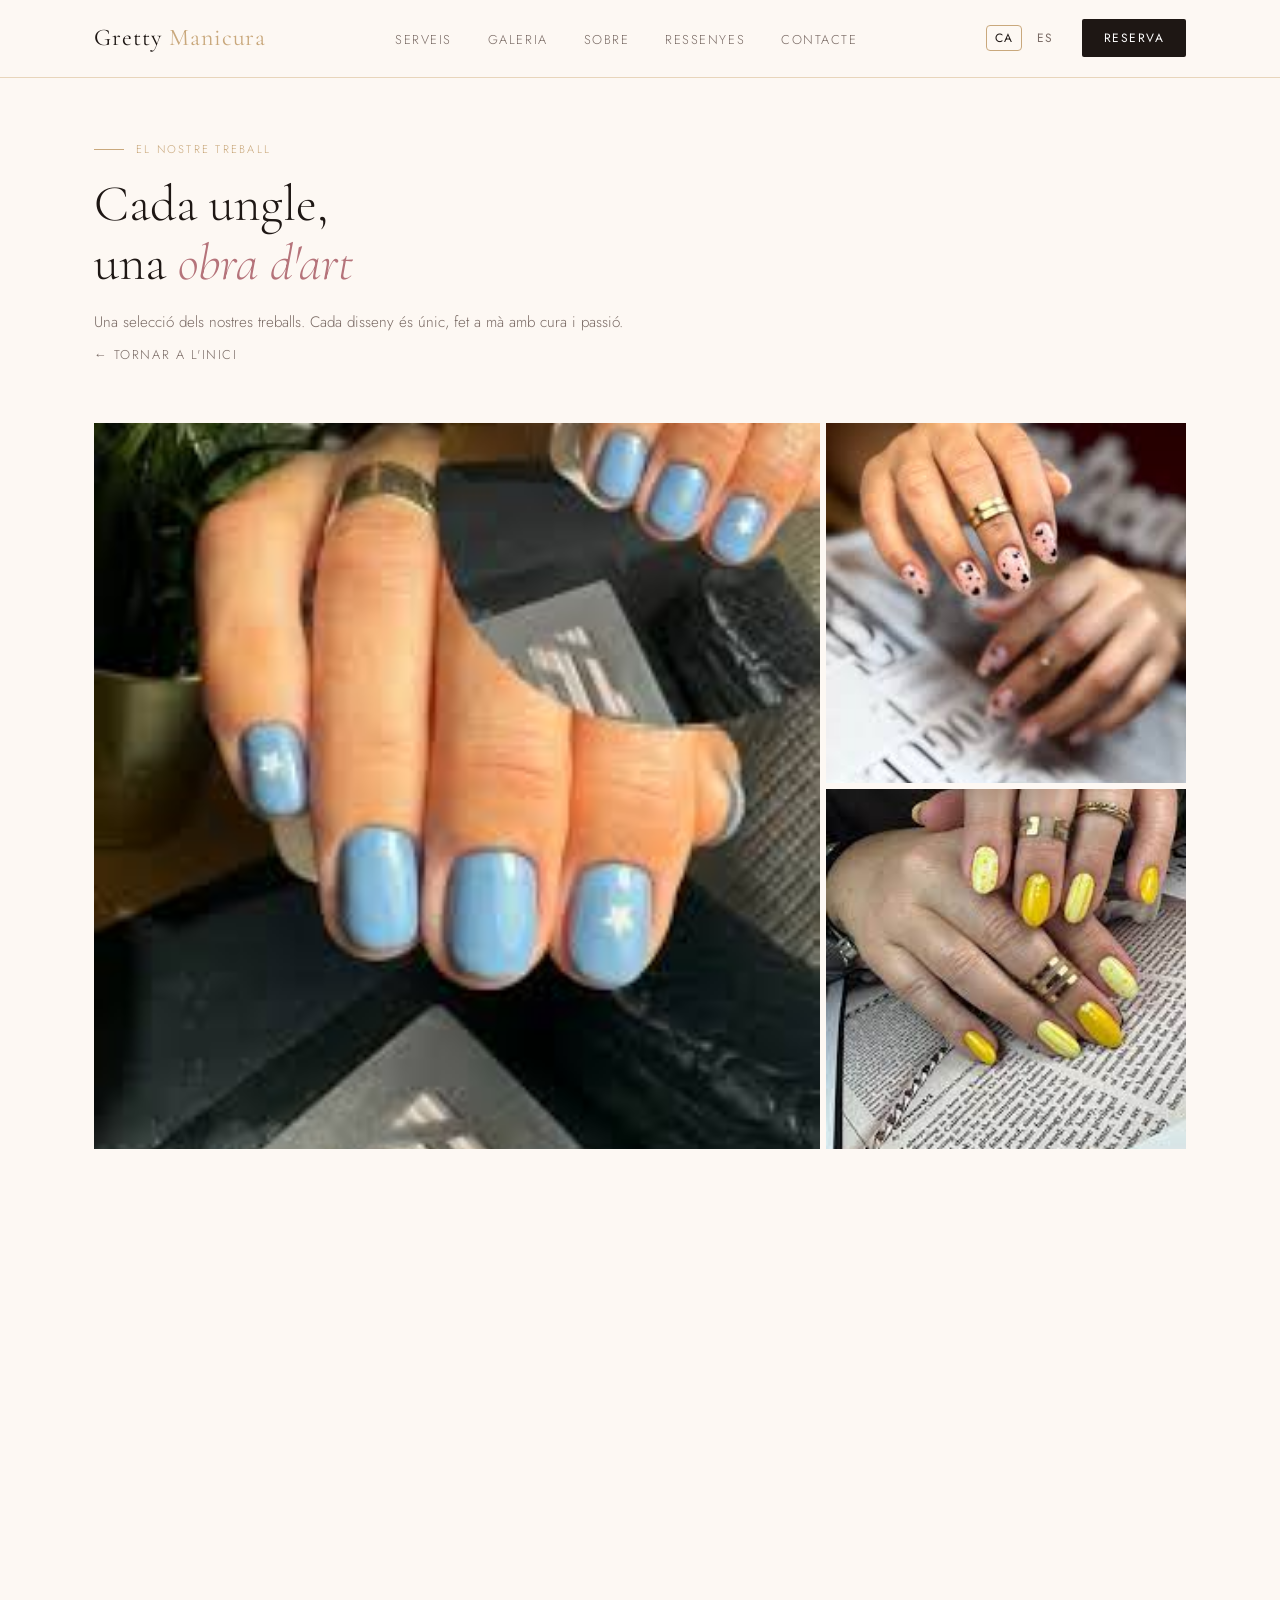
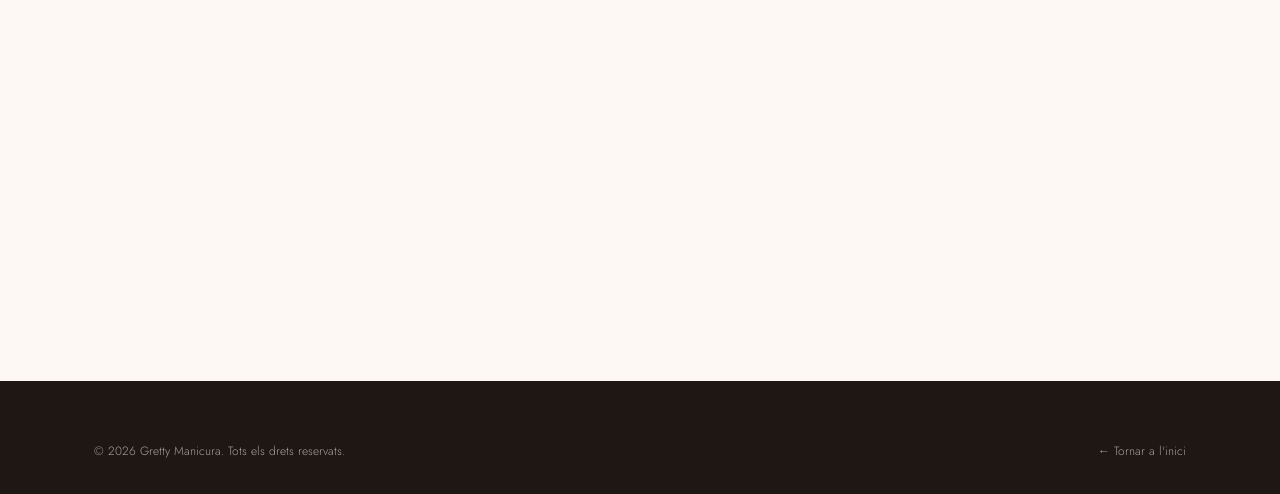
==== gallery/index.html @ 58036aa3 "cambios" ====
<!DOCTYPE html>
<html lang="ca">
<head>
  <meta charset="UTF-8" />
  <meta name="viewport" content="width=device-width, initial-scale=1.0" />
  <title>Galeria – Gretty Manicura Sabadell</title>

  <meta name="description" content="Galeria de treballs de Gretty Manicura a Sabadell. Nail art, gel, semipermanent i molt més." />
  <meta name="author" content="Gretty Manicura" />
  <meta name="robots" content="index, follow" />

  <link rel="canonical" href="https://grettymanicura.com/gallery/" />

  <meta property="og:title" content="Galeria – Gretty Manicura Sabadell" />
  <meta property="og:description" content="Galeria de treballs de Gretty Manicura a Sabadell." />
  <meta property="og:type" content="website" />
  <meta property="og:url" content="https://grettymanicura.com/gallery/" />
  <meta property="og:image" content="https://grettymanicura.com/preview.jpg" />
  <meta property="og:locale" content="ca_ES" />

  <meta name="theme-color" content="#c9a87c" />

  <link rel="icon" href="data:image/svg+xml,<svg xmlns='http://www.w3.org/2000/svg' viewBox='0 0 100 100'><text y='.9em' font-size='90'>💅</text></svg>" />

  <link rel="preconnect" href="https://fonts.googleapis.com" />
  <link rel="preconnect" href="https://fonts.gstatic.com" crossorigin />
  <link href="https://fonts.googleapis.com/css2?family=Cormorant+Garamond:ital,wght@0,300;0,400;0,600;1,300;1,400&family=Jost:wght@300;400;500&display=swap" rel="stylesheet" />

  <link rel="stylesheet" href="../assets/css/styles.css" />
</head>
<body>

<header id="site-header" class="scrolled">
  <div class="container">
    <nav>
      <a href="../" class="nav-logo">Gretty <span>Manicura</span></a>

      <ul class="nav-links">
        <li><a href="../#serveis" data-i18n="nav.serveis">Serveis</a></li>
        <li><a href="../#galeria" data-i18n="nav.galeria">Galeria</a></li>
        <li><a href="../#sobre" data-i18n="nav.sobre">Sobre</a></li>
        <li><a href="../#ressenyes" data-i18n="nav.ressenyes">Ressenyes</a></li>
        <li><a href="../#contacte" data-i18n="nav.contacte">Contacte</a></li>
      </ul>

      <div class="nav-right">
        <div class="lang-switch">
          <button class="active" onclick="setLang('ca')">CA</button>
          <button onclick="setLang('es')">ES</button>
        </div>
        <button class="btn-nav" onclick="location.href='../#contacte'" data-i18n="nav.reserva">Reserva</button>
        <button class="hamburger" id="ham" aria-label="Menú" onclick="toggleMenu()">
          <span></span><span></span><span></span>
        </button>
      </div>
    </nav>
  </div>
</header>

<div class="mobile-menu" id="mobile-menu">
  <a href="../#serveis" onclick="toggleMenu()" data-i18n="nav.serveis">Serveis</a>
  <a href="../#galeria" onclick="toggleMenu()" data-i18n="nav.galeria">Galeria</a>
  <a href="../#sobre" onclick="toggleMenu()" data-i18n="nav.sobre">Sobre</a>
  <a href="../#ressenyes" onclick="toggleMenu()" data-i18n="nav.ressenyes">Ressenyes</a>
  <a href="../#contacte" onclick="toggleMenu()" data-i18n="nav.contacte">Contacte</a>
  <div class="lang-switch">
    <button class="active" onclick="setLang('ca')">CA</button>
    <button onclick="setLang('es')">ES</button>
  </div>
</div>

<section id="galeria" class="page-offset">
  <div class="container">
    <div class="gallery-header reveal">
      <p class="section-tag" data-i18n="galeria.tag">El nostre treball</p>
      <h2 class="section-title" data-i18n-html="galeria.title">Cada ungle,<br>una <em>obra d'art</em></h2>
      <p class="gallery-intro" data-i18n="galeria.intro">Una selecció dels nostres treballs. Cada disseny és únic, fet a mà amb cura i passió.</p>
      <a class="gallery-back" href="../" data-i18n="galeria.tornar">← Tornar a l'inici</a>
    </div>
    <div class="gallery-full">
      <div class="gallery-item reveal" onclick="openLightbox(this)">
        <div class="gallery-img-inner">
          <img src="../foto1.png" alt="Nail art floral" loading="lazy" />
        </div>
        <div class="gallery-overlay"><span class="gallery-overlay-txt">Nail Art Floral</span></div>
      </div>
      <div class="gallery-item reveal" onclick="openLightbox(this)">
        <div class="gallery-img-inner">
          <img src="../foto2.png" alt="Gel ombré" loading="lazy" />
        </div>
        <div class="gallery-overlay"><span class="gallery-overlay-txt">Gel Ombré</span></div>
      </div>
      <div class="gallery-item reveal" onclick="openLightbox(this)">
        <div class="gallery-img-inner">
          <img src="../foto3.png" alt="Semipermanent" loading="lazy" />
        </div>
        <div class="gallery-overlay"><span class="gallery-overlay-txt">Semipermanent</span></div>
      </div>
      <div class="gallery-item reveal" onclick="openLightbox(this)">
        <div class="gallery-img-inner">
          <img src="../foto4.png" alt="Nail Art geomètric" loading="lazy" />
        </div>
        <div class="gallery-overlay"><span class="gallery-overlay-txt">Art Geomètric</span></div>
      </div>
      <div class="gallery-item reveal" onclick="openLightbox(this)">
        <div class="gallery-img-inner">
          <img src="../foto5.png" alt="Disseny d'ungles" loading="lazy" />
        </div>
        <div class="gallery-overlay"><span class="gallery-overlay-txt">Disseny d'ungles</span></div>
      </div>
    </div>
  </div>
</section>

<div class="lightbox" id="lightbox" onclick="closeLightbox()">
  <button class="lightbox-close" aria-label="Tancar">✕</button>
  <img class="lightbox-img" id="lightbox-img" src="" alt="" />
</div>

<footer>
  <div class="container">
    <div class="footer-bottom">
      <span>© <span id="year"></span> Gretty Manicura. <span data-i18n="footer.rights">Tots els drets reservats.</span></span>
      <span><a href="../" data-i18n="galeria.tornar">← Tornar a l'inici</a></span>
    </div>
  </div>
</footer>

<div class="toast" id="toast"></div>

<script src="../assets/js/main.js" defer></script>
</body>
</html>
---- assets/css/styles.css ----
:root {
  --cream:   #fdf8f3;
  --blush:   #f5ebe3;
  --rose:    #b5737a;
  --rose-dk: #8d4f55;
  --gold:    #c9a87c;
  --gold-lt: #e8d5bb;
  --ink:     #1e1714;
  --muted:   #7a6b65;
  --white:   #ffffff;

  --ff-disp: 'Cormorant Garamond', Georgia, serif;
  --ff-body: 'Jost', sans-serif;

  --ease: cubic-bezier(.22,.68,0,1.2);
  --trans: .45s var(--ease);
}

*, *::before, *::after { box-sizing: border-box; margin: 0; padding: 0; }
html { scroll-behavior: smooth; }
body {
  font-family: var(--ff-body);
  background: var(--cream);
  color: var(--ink);
  font-weight: 300;
  line-height: 1.7;
  overflow-x: hidden;
}
img { display: block; max-width: 100%; }
a { text-decoration: none; color: inherit; }
ul { list-style: none; }

.container { max-width: 1140px; margin: 0 auto; padding: 0 24px; }
.sr-only { position: absolute; width: 1px; height: 1px; overflow: hidden; clip: rect(0,0,0,0); }

.reveal { opacity: 0; transform: translateY(32px); transition: opacity .7s ease, transform .7s ease; }
.reveal.visible { opacity: 1; transform: none; }

header {
  position: fixed; top: 0; left: 0; right: 0; z-index: 100;
  padding: 18px 0;
  transition: background .4s, box-shadow .4s;
}
header.scrolled {
  background: rgba(253,248,243,.95);
  backdrop-filter: blur(12px);
  box-shadow: 0 1px 0 var(--gold-lt);
}
nav {
  display: flex; align-items: center; justify-content: space-between;
}
.nav-logo {
  font-family: var(--ff-disp);
  font-size: 1.5rem;
  font-weight: 400;
  letter-spacing: .04em;
  color: var(--ink);
}
.nav-logo span { color: var(--gold); }

.nav-links {
  display: flex; gap: 36px; align-items: center;
}
.nav-links a {
  font-size: .8rem;
  letter-spacing: .12em;
  text-transform: uppercase;
  color: var(--muted);
  position: relative;
  transition: color .3s;
}
.nav-links a::after {
  content: '';
  position: absolute; bottom: -3px; left: 0; right: 0;
  height: 1px; background: var(--gold);
  transform: scaleX(0); transform-origin: left;
  transition: transform .35s var(--ease);
}
.nav-links a:hover { color: var(--ink); }
.nav-links a:hover::after { transform: scaleX(1); }

.nav-right { display: flex; align-items: center; gap: 20px; }

.lang-switch {
  display: flex; gap: 6px;
}
.lang-switch button {
  background: none; border: 1px solid transparent;
  border-radius: 4px; padding: 3px 8px;
  font-family: var(--ff-body); font-size: .75rem; letter-spacing: .08em;
  color: var(--muted); cursor: pointer; transition: all .3s;
}
.lang-switch button.active,
.lang-switch button:hover {
  border-color: var(--gold); color: var(--ink);
}

.btn-nav {
  background: var(--ink); color: var(--white);
  border: none; border-radius: 2px;
  padding: 10px 22px;
  font-family: var(--ff-body); font-size: .75rem;
  letter-spacing: .12em; text-transform: uppercase;
  cursor: pointer; transition: background .3s, transform .2s;
}
.btn-nav:hover { background: var(--rose-dk); transform: translateY(-1px); }

.hamburger {
  display: none; background: none; border: none; cursor: pointer;
  flex-direction: column; gap: 5px; padding: 4px;
}
.hamburger span {
  display: block; width: 22px; height: 1.5px;
  background: var(--ink); transition: all .3s;
}
.hamburger.open span:nth-child(1) { transform: translateY(6.5px) rotate(45deg); }
.hamburger.open span:nth-child(2) { opacity: 0; }
.hamburger.open span:nth-child(3) { transform: translateY(-6.5px) rotate(-45deg); }

.mobile-menu {
  display: none; position: fixed; inset: 0; top: 68px;
  background: var(--cream); z-index: 99;
  flex-direction: column; align-items: center; justify-content: center;
  gap: 36px;
}
.mobile-menu.open { display: flex; }
.mobile-menu a {
  font-family: var(--ff-disp); font-size: 2rem; font-weight: 400;
  color: var(--ink); letter-spacing: .04em;
}
.mobile-menu .lang-switch { margin-top: 8px; }

#hero {
  min-height: 100svh;
  display: grid; grid-template-columns: 1fr 1fr;
  position: relative; overflow: hidden;
}

.hero-left {
  display: flex; flex-direction: column; justify-content: center;
  padding: 120px 60px 80px 80px;
  position: relative; z-index: 2;
}
.hero-tag {
  font-size: .7rem; letter-spacing: .2em; text-transform: uppercase;
  color: var(--gold); margin-bottom: 24px;
  display: flex; align-items: center; gap: 12px;
}
.hero-tag::before {
  content: ''; display: block;
  width: 40px; height: 1px; background: var(--gold);
}
.hero-title {
  font-family: var(--ff-disp);
  font-size: clamp(3rem, 5vw, 5.5rem);
  font-weight: 300; line-height: 1.08;
  letter-spacing: -.01em;
  color: var(--ink);
  margin-bottom: 28px;
}
.hero-title em {
  font-style: italic; color: var(--rose);
}
.hero-sub {
  font-size: 1rem; color: var(--muted); max-width: 380px;
  margin-bottom: 48px; line-height: 1.8;
}
.hero-actions { display: flex; gap: 16px; align-items: center; flex-wrap: wrap; }
.btn-primary {
  display: inline-flex; align-items: center; gap: 10px;
  background: var(--rose); color: var(--white);
  border: none; border-radius: 2px;
  padding: 16px 36px;
  font-family: var(--ff-body); font-size: .8rem;
  letter-spacing: .14em; text-transform: uppercase;
  cursor: pointer; transition: background .3s, transform .2s, box-shadow .3s;
}
.btn-primary:hover {
  background: var(--rose-dk);
  transform: translateY(-2px);
  box-shadow: 0 8px 24px rgba(181,115,122,.35);
}
.btn-ghost {
  display: inline-flex; align-items: center; gap: 8px;
  background: none; border: 1px solid var(--gold-lt);
  border-radius: 2px; padding: 15px 28px;
  font-family: var(--ff-body); font-size: .8rem;
  letter-spacing: .12em; text-transform: uppercase;
  color: var(--muted); cursor: pointer; transition: all .3s;
}
.btn-ghost:hover { border-color: var(--gold); color: var(--ink); }

.hero-stats {
  display: flex; gap: 40px; margin-top: 64px;
  padding-top: 40px; border-top: 1px solid var(--gold-lt);
}
.hero-stat-num {
  font-family: var(--ff-disp); font-size: 2.2rem; font-weight: 300;
  color: var(--ink); line-height: 1;
}
.hero-stat-lbl {
  font-size: .7rem; letter-spacing: .12em; text-transform: uppercase;
  color: var(--muted); margin-top: 4px;
}

.hero-right {
  position: relative; overflow: hidden;
}
.hero-right::before {
  content: ''; position: absolute; inset: 0;
  background: linear-gradient(135deg, var(--blush) 0%, var(--gold-lt) 100%);
  z-index: 0;
}
.hero-img-wrap {
  position: absolute; inset: 0; z-index: 1;
}
.hero-img-wrap img {
  width: 100%; height: 100%; object-fit: cover;
  opacity: .85; mix-blend-mode: multiply;
}

.hero-blob {
  position: absolute; z-index: 1;
  width: 70%; aspect-ratio: 1;
  top: 50%; left: 50%; transform: translate(-50%, -50%);
  border-radius: 60% 40% 70% 30% / 50% 60% 40% 50%;
  background: radial-gradient(ellipse at 40% 40%, var(--rose) 0%, var(--gold) 60%, var(--gold-lt) 100%);
  opacity: .45;
  animation: morphBlob 8s ease-in-out infinite alternate;
}
.hero-logo-wrap {
  position: absolute;
  z-index: 2;
  top: 50%;
  right: 15%;
  transform: translateY(-50%);
}

.hero-logo {
  width: 320px;
  height: auto;
  object-fit: contain;
  animation: floatLogo 4s ease-in-out infinite;
  filter: drop-shadow(0 10px 30px rgba(0,0,0,.15));
}

@keyframes floatLogo {
  0%   { transform: translateY(0px); }
  50%  { transform: translateY(-12px); }
  100% { transform: translateY(0px); }
}
@keyframes morphBlob {
  to { border-radius: 40% 60% 30% 70% / 60% 40% 60% 40%; }
}

.hero-deco {
  position: absolute; z-index: 2;
  font-family: var(--ff-disp); font-style: italic;
  color: rgba(255,255,255,.25);
  pointer-events: none; user-select: none;
}
.hero-deco-1 { font-size: 9rem; bottom: 8%; right: -20px; font-weight: 300; }
.hero-deco-2 { font-size: 5rem; top: 15%; right: 5%; font-weight: 300; }

.marquee-section {
  overflow: hidden;
  background: var(--ink); color: var(--gold-lt);
  padding: 16px 0;
}
.marquee-track {
  display: flex; width: max-content;
  animation: marqueeScroll 22s linear infinite;
}
.marquee-item {
  padding: 0 40px;
  font-family: var(--ff-disp); font-style: italic;
  font-size: 1.1rem; letter-spacing: .04em;
  white-space: nowrap;
}
.marquee-dot { color: var(--rose); margin: 0 4px; }
@keyframes marqueeScroll {
  from { transform: translateX(0); }
  to   { transform: translateX(-50%); }
}

section { padding: 100px 0; }
.section-tag {
  font-size: .7rem; letter-spacing: .2em; text-transform: uppercase;
  color: var(--gold); margin-bottom: 16px;
  display: flex; align-items: center; gap: 12px;
}
.section-tag::before {
  content: ''; display: block;
  width: 30px; height: 1px; background: var(--gold);
}
.section-title {
  font-family: var(--ff-disp);
  font-size: clamp(2.2rem, 4vw, 3.4rem);
  font-weight: 300; line-height: 1.15;
  color: var(--ink); margin-bottom: 16px;
}
.section-title em { font-style: italic; color: var(--rose); }
.section-sub {
  font-size: .95rem; color: var(--muted); max-width: 480px; line-height: 1.8;
}

#serveis { background: var(--blush); }
.services-header {
  display: grid; grid-template-columns: 1fr 1fr;
  gap: 40px; align-items: end; margin-bottom: 64px;
}
.services-grid {
  display: grid; grid-template-columns: repeat(3, 1fr); gap: 2px;
}
.service-card {
  background: var(--white);
  padding: 44px 36px;
  position: relative; overflow: hidden;
  transition: transform .4s var(--ease);
}
.service-card::before {
  content: '';
  position: absolute; bottom: 0; left: 0; right: 0;
  height: 3px;
  background: linear-gradient(90deg, var(--rose), var(--gold));
  transform: scaleX(0); transform-origin: left;
  transition: transform .4s var(--ease);
}
.service-card:hover { transform: translateY(-6px); }
.service-card:hover::before { transform: scaleX(1); }
.service-icon {
  font-size: 2rem; margin-bottom: 20px;
}
.service-name {
  font-family: var(--ff-disp); font-size: 1.4rem; font-weight: 400;
  color: var(--ink); margin-bottom: 10px;
}
.service-desc {
  font-size: .85rem; color: var(--muted); line-height: 1.75;
}
.service-price {
  margin-top: 20px;
  font-family: var(--ff-disp); font-size: 1.1rem;
  color: var(--rose);
}

#galeria { background: var(--cream); }
.gallery-header { margin-bottom: 56px; }
.gallery-grid {
  display: grid;
  grid-template-columns: repeat(4, 1fr);
  grid-template-rows: 260px 260px;
  gap: 6px;
}
.gallery-item {
  overflow: hidden; position: relative;
  cursor: pointer;
}
.gallery-item:nth-child(1) { grid-column: span 2; grid-row: span 2; }
.gallery-item:nth-child(4) { grid-column: span 2; }
.gallery-img-inner {
  width: 100%; height: 100%;
  background: var(--gold-lt);
  overflow: hidden; position: relative;
  transition: transform .5s var(--ease);
}
.gallery-item:hover .gallery-img-inner { transform: scale(1.04); }
.gallery-img-inner img {
  width: 100%; height: 100%; object-fit: cover;
  transition: opacity .4s;
}
.gallery-placeholder {
  width: 100%; height: 100%;
  display: flex; align-items: center; justify-content: center;
}
.gallery-placeholder-1 { background: linear-gradient(135deg,#e8c5c8,#f5e0d3); }
.gallery-placeholder-2 { background: linear-gradient(135deg,#d4b896,#e8d5bb); }
.gallery-placeholder-3 { background: linear-gradient(135deg,#c9a0a5,#dfc0c4); }
.gallery-placeholder-4 { background: linear-gradient(135deg,#b58a8e,#cca8ac); }
.gallery-placeholder-emoji { font-size: 3.5rem; opacity: .5; }
.gallery-overlay {
  position: absolute; inset: 0;
  background: rgba(30,23,20,.45);
  display: flex; align-items: center; justify-content: center;
  opacity: 0; transition: opacity .4s;
}
.gallery-item:hover .gallery-overlay { opacity: 1; }
.gallery-overlay-txt {
  font-family: var(--ff-disp); font-style: italic;
  font-size: 1.1rem; color: var(--white); letter-spacing: .04em;
}

.gallery-full {
  display: grid;
  grid-template-columns: repeat(3, 1fr);
  gap: 6px;
}
.gallery-full .gallery-item { aspect-ratio: 1; }
.gallery-intro {
  font-size: .95rem; color: var(--muted);
  max-width: 540px; margin-top: 16px; line-height: 1.8;
}
.gallery-back {
  display: inline-flex; align-items: center; gap: 8px;
  margin-top: 8px; font-size: .8rem; letter-spacing: .12em;
  text-transform: uppercase; color: var(--muted); transition: color .3s;
}
.gallery-back:hover { color: var(--rose); }
.page-offset { padding-top: 140px; }

@media (max-width: 960px) {
  .gallery-full { grid-template-columns: 1fr 1fr; }
}
@media (max-width: 600px) {
  .gallery-full { grid-template-columns: 1fr; }
  .gallery-full .gallery-item { aspect-ratio: 4/3; }
}

#sobre {
  background: var(--ink); color: var(--white);
  overflow: hidden; position: relative;
}
#sobre::before {
  content: 'Gretty';
  position: absolute; right: -40px; top: 50%; transform: translateY(-50%);
  font-family: var(--ff-disp); font-size: 22vw; font-weight: 300;
  color: rgba(255,255,255,.03); pointer-events: none; line-height: 1;
}
.about-grid {
  display: grid; grid-template-columns: 1fr 1fr;
  gap: 80px; align-items: center;
  position: relative; z-index: 1;
}
.about-img-wrap {
  position: relative;
}
.about-img-frame {
  aspect-ratio: 3/4; overflow: hidden;
  border-radius: 2px;
  background: linear-gradient(135deg, var(--rose-dk), var(--gold));
  display: flex; align-items: center; justify-content: center;
}
.about-img-frame img {
  width: 100%; height: 100%; object-fit: cover; opacity: .85;
}
.about-badge {
  position: absolute; bottom: -20px; right: -20px;
  width: 110px; height: 110px;
  background: var(--gold); border-radius: 50%;
  display: flex; flex-direction: column;
  align-items: center; justify-content: center;
}
.about-badge-num {
  font-family: var(--ff-disp); font-size: 2rem;
  font-weight: 300; color: var(--ink); line-height: 1;
}
.about-badge-txt {
  font-size: .6rem; letter-spacing: .1em; text-transform: uppercase;
  color: var(--ink); text-align: center; line-height: 1.3; margin-top: 2px;
}
.about-content { color: rgba(255,255,255,.85); }
.about-content .section-tag { color: var(--gold); }
.about-content .section-title { color: var(--white); }
.about-body { font-size: .95rem; line-height: 1.85; margin-bottom: 36px; }
.about-perks { display: flex; flex-direction: column; gap: 14px; }
.about-perk {
  display: flex; align-items: center; gap: 14px;
  font-size: .875rem;
}
.about-perk-icon {
  width: 32px; height: 32px; border-radius: 50%;
  background: rgba(201,168,124,.15); border: 1px solid var(--gold);
  display: flex; align-items: center; justify-content: center;
  font-size: .9rem; flex-shrink: 0;
}

#ressenyes { background: var(--blush); }
.reviews-header { margin-bottom: 56px; }
.reviews-grid {
  display: grid; grid-template-columns: repeat(3, 1fr); gap: 24px;
}
.review-card {
  background: var(--white); padding: 36px 32px;
  border-radius: 2px;
}
.review-stars { color: var(--gold); font-size: 1rem; margin-bottom: 16px; }
.review-text {
  font-family: var(--ff-disp); font-style: italic;
  font-size: 1.1rem; line-height: 1.6; color: var(--ink);
  margin-bottom: 20px;
}
.review-author {
  font-size: .8rem; letter-spacing: .1em; text-transform: uppercase;
  color: var(--muted);
}

#contacte { background: var(--cream); }
.contact-grid {
  display: grid; grid-template-columns: 1fr 1fr;
  gap: 80px;
}
.contact-info { display: flex; flex-direction: column; gap: 32px; }
.contact-detail {
  display: flex; gap: 16px; align-items: flex-start;
}
.contact-detail-icon {
  width: 44px; height: 44px; border-radius: 50%;
  background: var(--blush); border: 1px solid var(--gold-lt);
  display: flex; align-items: center; justify-content: center;
  font-size: 1.1rem; flex-shrink: 0; margin-top: 2px;
}
.contact-detail-lbl {
  font-size: .7rem; letter-spacing: .12em; text-transform: uppercase;
  color: var(--gold); margin-bottom: 4px;
}
.contact-detail-val {
  font-size: .95rem; color: var(--ink);
}
.contact-detail-val a:hover { color: var(--rose); }

.social-links { display: flex; gap: 14px; margin-top: 8px; }
.social-link {
  display: flex; align-items: center; gap: 8px;
  padding: 10px 20px;
  border: 1px solid var(--gold-lt);
  border-radius: 2px;
  font-size: .75rem; letter-spacing: .1em; text-transform: uppercase;
  color: var(--muted); transition: all .3s;
}
.social-link:hover { border-color: var(--rose); color: var(--rose); }

.booking-form {
  background: var(--blush);
  padding: 48px 44px; border-radius: 2px;
}
.form-title {
  font-family: var(--ff-disp); font-size: 1.8rem;
  font-weight: 300; color: var(--ink); margin-bottom: 28px;
}
.form-group { margin-bottom: 20px; }
.form-label {
  display: block; font-size: .7rem;
  letter-spacing: .12em; text-transform: uppercase;
  color: var(--muted); margin-bottom: 8px;
}
.form-input, .form-select, .form-textarea {
  width: 100%; padding: 13px 16px;
  background: var(--white); border: 1px solid var(--gold-lt);
  border-radius: 2px; font-family: var(--ff-body);
  font-size: .9rem; color: var(--ink);
  transition: border-color .3s, box-shadow .3s;
  outline: none; appearance: none;
}
.form-input:focus, .form-select:focus, .form-textarea:focus {
  border-color: var(--gold);
  box-shadow: 0 0 0 3px rgba(201,168,124,.12);
}
.form-textarea { resize: vertical; min-height: 100px; }
.form-row { display: grid; grid-template-columns: 1fr 1fr; gap: 16px; }
.form-submit {
  width: 100%; padding: 16px;
  background: var(--rose); color: var(--white);
  border: none; border-radius: 2px;
  font-family: var(--ff-body); font-size: .8rem;
  letter-spacing: .14em; text-transform: uppercase;
  cursor: pointer; transition: background .3s, transform .2s;
}
.form-submit:hover { background: var(--rose-dk); transform: translateY(-2px); }
.form-note {
  font-size: .75rem; color: var(--muted); margin-top: 12px; text-align: center;
}
.form-success {
  display: none; text-align: center; padding: 32px;
  font-family: var(--ff-disp); font-size: 1.3rem; color: var(--rose);
}

.map-section {
  height: 380px; overflow: hidden;
  border-top: 1px solid var(--gold-lt);
}
.map-section iframe {
  width: 100%; height: 100%; border: none;
  filter: grayscale(30%) contrast(1.05);
}

footer {
  background: var(--ink); color: rgba(255,255,255,.6);
  padding: 60px 0 32px;
}
.footer-top {
  display: grid; grid-template-columns: 2fr 1fr 1fr;
  gap: 60px; margin-bottom: 48px;
  padding-bottom: 48px; border-bottom: 1px solid rgba(255,255,255,.08);
}
.footer-brand-name {
  font-family: var(--ff-disp); font-size: 2rem;
  color: var(--white); font-weight: 300; margin-bottom: 12px;
}
.footer-brand-name span { color: var(--gold); }
.footer-tagline { font-size: .875rem; line-height: 1.7; max-width: 280px; }
.footer-col-title {
  font-size: .7rem; letter-spacing: .16em; text-transform: uppercase;
  color: var(--gold); margin-bottom: 20px;
}
.footer-links { display: flex; flex-direction: column; gap: 10px; }
.footer-links a {
  font-size: .875rem; transition: color .3s;
}
.footer-links a:hover { color: var(--white); }
.footer-bottom {
  display: flex; justify-content: space-between; align-items: center;
  font-size: .75rem;
}

.lightbox {
  display: none; position: fixed; inset: 0; z-index: 200;
  background: rgba(0,0,0,.92);
  align-items: center; justify-content: center;
}
.lightbox.open { display: flex; }
.lightbox-img {
  max-width: 90vw; max-height: 90vh;
  object-fit: contain; border-radius: 2px;
}
.lightbox-close {
  position: absolute; top: 20px; right: 28px;
  background: none; border: none; color: white;
  font-size: 2rem; cursor: pointer; transition: opacity .3s;
}
.lightbox-close:hover { opacity: .6; }

.toast {
  position: fixed; bottom: 32px; left: 50%; transform: translateX(-50%) translateY(80px);
  background: var(--ink); color: var(--white);
  padding: 14px 28px; border-radius: 40px;
  font-size: .85rem; letter-spacing: .04em;
  transition: transform .4s var(--ease), opacity .4s;
  opacity: 0; pointer-events: none; z-index: 300;
}
.toast.show { transform: translateX(-50%) translateY(0); opacity: 1; }

@media (max-width: 960px) {
  #hero { grid-template-columns: 1fr; }
  .hero-left { padding: 120px 32px 60px; }
  .hero-right { display: none; }
  .services-header { grid-template-columns: 1fr; }
  .services-grid { grid-template-columns: 1fr 1fr; }
  .about-grid { grid-template-columns: 1fr; }
  .about-img-wrap { display: none; }
  .reviews-grid { grid-template-columns: 1fr 1fr; }
  .contact-grid { grid-template-columns: 1fr; }
  .footer-top { grid-template-columns: 1fr 1fr; }
  .gallery-grid {
    grid-template-columns: 1fr 1fr;
    grid-template-rows: auto;
  }
  .gallery-item:nth-child(1) { grid-column: 1; grid-row: 1; }
  .gallery-item:nth-child(4) { grid-column: 1; }
  .nav-links { display: none; }
  .hamburger { display: flex; }
  .btn-nav { display: none; }
}
@media (max-width: 600px) {
  section { padding: 70px 0; }
  .services-grid { grid-template-columns: 1fr; }
  .reviews-grid { grid-template-columns: 1fr; }
  .hero-stats { gap: 24px; }
  .form-row { grid-template-columns: 1fr; }
  .footer-top { grid-template-columns: 1fr; gap: 36px; }
  .footer-bottom { flex-direction: column; gap: 12px; text-align: center; }
  .gallery-grid { grid-template-columns: 1fr; grid-template-rows: auto; }
  .gallery-item:nth-child(1),
  .gallery-item:nth-child(4) { grid-column: 1; grid-row: auto; }
  .gallery-img-inner { height: 240px; }
  .booking-form { padding: 32px 24px; }
}
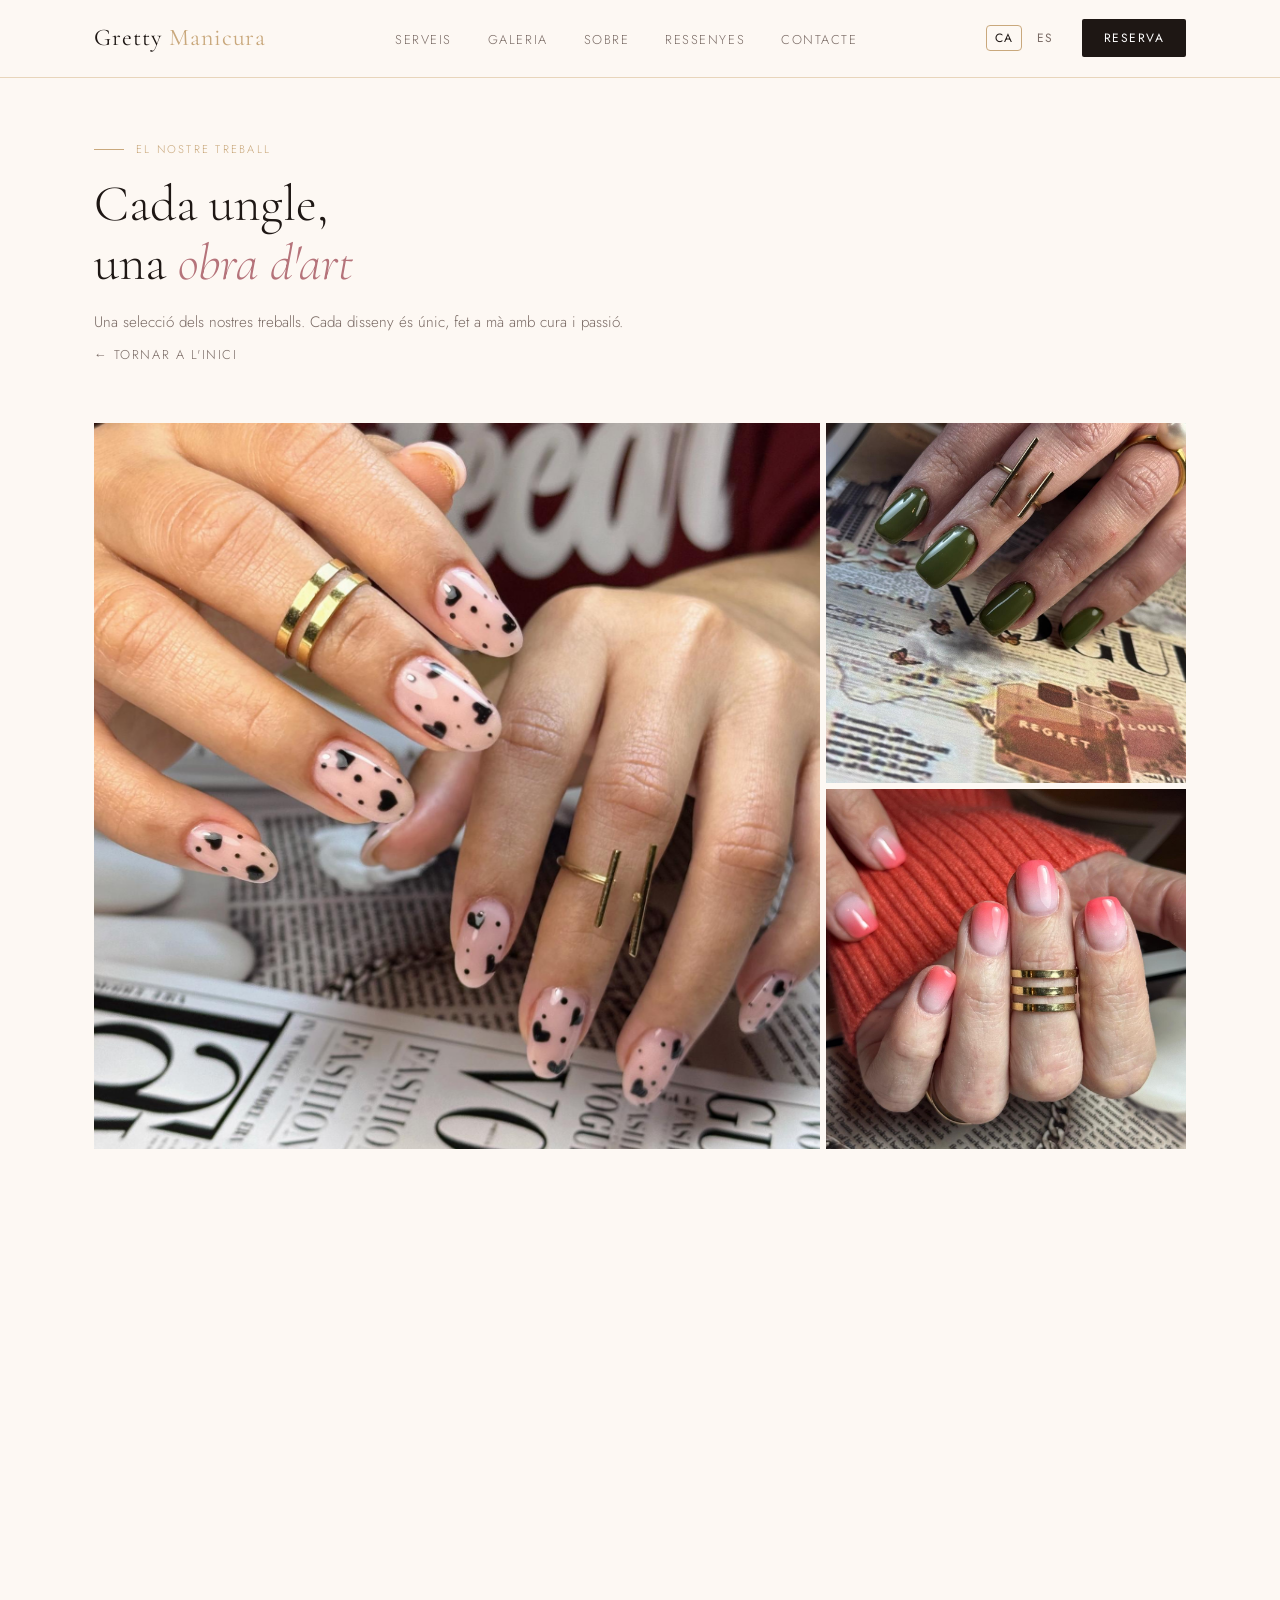
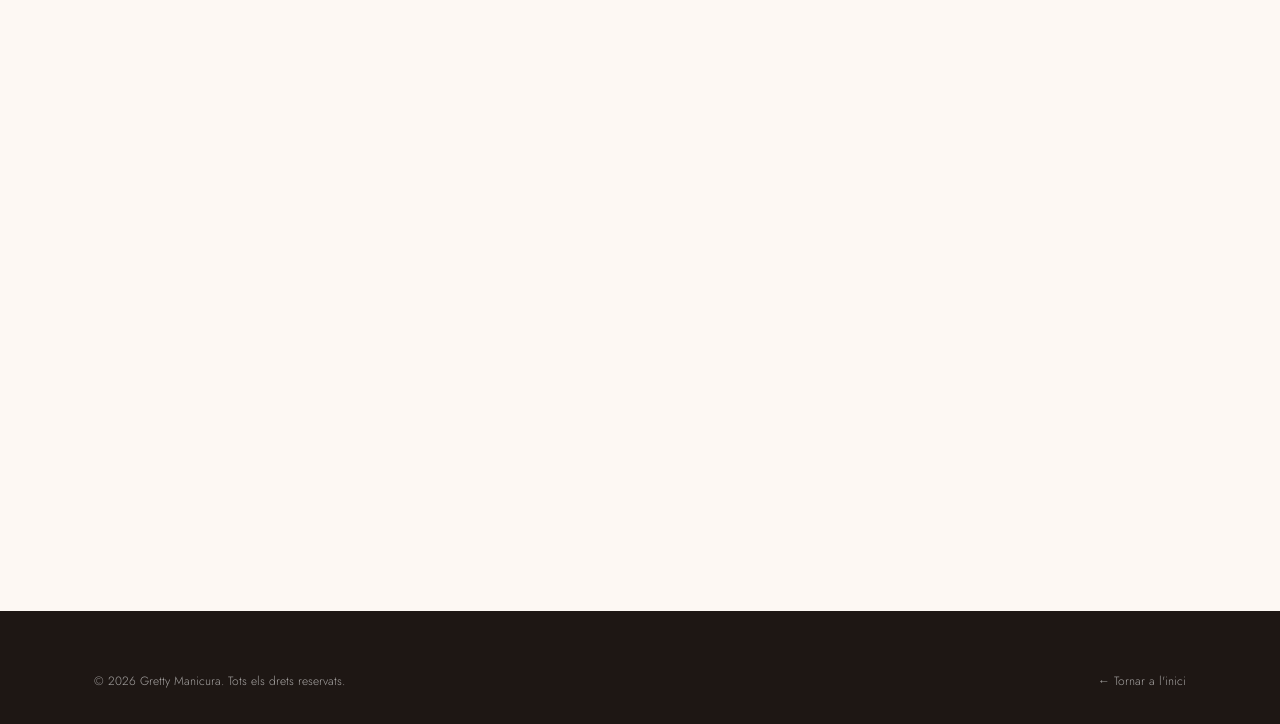
==== commit 636a2401: "arreglos" ====
--- a/gallery/index.html
+++ b/gallery/index.html
@@ -15,7 +15,7 @@
   <meta property="og:description" content="Galeria de treballs de Gretty Manicura a Sabadell." />
   <meta property="og:type" content="website" />
   <meta property="og:url" content="https://grettymanicura.com/gallery/" />
-  <meta property="og:image" content="https://grettymanicura.com/preview.jpg" />
+  <meta property="og:image" content="https://grettymanicura.com/imgs/preview.jpg" />
   <meta property="og:locale" content="ca_ES" />
 
   <meta name="theme-color" content="#c9a87c" />
@@ -37,7 +37,7 @@
 
       <ul class="nav-links">
         <li><a href="../#serveis" data-i18n="nav.serveis">Serveis</a></li>
-        <li><a href="../#galeria" data-i18n="nav.galeria">Galeria</a></li>
+        <li><a href="./" data-i18n="nav.galeria">Galeria</a></li>
         <li><a href="../#sobre" data-i18n="nav.sobre">Sobre</a></li>
         <li><a href="../#ressenyes" data-i18n="nav.ressenyes">Ressenyes</a></li>
         <li><a href="../#contacte" data-i18n="nav.contacte">Contacte</a></li>
@@ -59,7 +59,7 @@
 
 <div class="mobile-menu" id="mobile-menu">
   <a href="../#serveis" onclick="toggleMenu()" data-i18n="nav.serveis">Serveis</a>
-  <a href="../#galeria" onclick="toggleMenu()" data-i18n="nav.galeria">Galeria</a>
+  <a href="./" data-i18n="nav.galeria">Galeria</a>
   <a href="../#sobre" onclick="toggleMenu()" data-i18n="nav.sobre">Sobre</a>
   <a href="../#ressenyes" onclick="toggleMenu()" data-i18n="nav.ressenyes">Ressenyes</a>
   <a href="../#contacte" onclick="toggleMenu()" data-i18n="nav.contacte">Contacte</a>
@@ -80,33 +80,117 @@
     <div class="gallery-full">
       <div class="gallery-item reveal" onclick="openLightbox(this)">
         <div class="gallery-img-inner">
-          <img src="../foto1.png" alt="Nail art floral" loading="lazy" />
-        </div>
-        <div class="gallery-overlay"><span class="gallery-overlay-txt">Nail Art Floral</span></div>
-      </div>
-      <div class="gallery-item reveal" onclick="openLightbox(this)">
-        <div class="gallery-img-inner">
-          <img src="../foto2.png" alt="Gel ombré" loading="lazy" />
-        </div>
-        <div class="gallery-overlay"><span class="gallery-overlay-txt">Gel Ombré</span></div>
-      </div>
-      <div class="gallery-item reveal" onclick="openLightbox(this)">
-        <div class="gallery-img-inner">
-          <img src="../foto3.png" alt="Semipermanent" loading="lazy" />
-        </div>
-        <div class="gallery-overlay"><span class="gallery-overlay-txt">Semipermanent</span></div>
-      </div>
-      <div class="gallery-item reveal" onclick="openLightbox(this)">
-        <div class="gallery-img-inner">
-          <img src="../foto4.png" alt="Nail Art geomètric" loading="lazy" />
-        </div>
-        <div class="gallery-overlay"><span class="gallery-overlay-txt">Art Geomètric</span></div>
-      </div>
-      <div class="gallery-item reveal" onclick="openLightbox(this)">
-        <div class="gallery-img-inner">
-          <img src="../foto5.png" alt="Disseny d'ungles" loading="lazy" />
-        </div>
-        <div class="gallery-overlay"><span class="gallery-overlay-txt">Disseny d'ungles</span></div>
+          <img src="../imgs/mans%20(1).jpg" alt="Treball de manicura Gretty 1" loading="lazy" />
+        </div>
+        <div class="gallery-overlay"><span class="gallery-overlay-txt">Gretty Manicura</span></div>
+      </div>
+      <div class="gallery-item reveal" onclick="openLightbox(this)">
+        <div class="gallery-img-inner">
+          <img src="../imgs/mans%20(2).jpg" alt="Treball de manicura Gretty 2" loading="lazy" />
+        </div>
+        <div class="gallery-overlay"><span class="gallery-overlay-txt">Gretty Manicura</span></div>
+      </div>
+      <div class="gallery-item reveal" onclick="openLightbox(this)">
+        <div class="gallery-img-inner">
+          <img src="../imgs/mans%20(3).jpg" alt="Treball de manicura Gretty 3" loading="lazy" />
+        </div>
+        <div class="gallery-overlay"><span class="gallery-overlay-txt">Gretty Manicura</span></div>
+      </div>
+      <div class="gallery-item reveal" onclick="openLightbox(this)">
+        <div class="gallery-img-inner">
+          <img src="../imgs/mans%20(4).jpg" alt="Treball de manicura Gretty 4" loading="lazy" />
+        </div>
+        <div class="gallery-overlay"><span class="gallery-overlay-txt">Gretty Manicura</span></div>
+      </div>
+      <div class="gallery-item reveal" onclick="openLightbox(this)">
+        <div class="gallery-img-inner">
+          <img src="../imgs/mans%20(5).jpg" alt="Treball de manicura Gretty 5" loading="lazy" />
+        </div>
+        <div class="gallery-overlay"><span class="gallery-overlay-txt">Gretty Manicura</span></div>
+      </div>
+      <div class="gallery-item reveal" onclick="openLightbox(this)">
+        <div class="gallery-img-inner">
+          <img src="../imgs/mans%20(6).jpg" alt="Treball de manicura Gretty 6" loading="lazy" />
+        </div>
+        <div class="gallery-overlay"><span class="gallery-overlay-txt">Gretty Manicura</span></div>
+      </div>
+      <div class="gallery-item reveal" onclick="openLightbox(this)">
+        <div class="gallery-img-inner">
+          <img src="../imgs/mans%20(7).jpg" alt="Treball de manicura Gretty 7" loading="lazy" />
+        </div>
+        <div class="gallery-overlay"><span class="gallery-overlay-txt">Gretty Manicura</span></div>
+      </div>
+      <div class="gallery-item reveal" onclick="openLightbox(this)">
+        <div class="gallery-img-inner">
+          <img src="../imgs/mans%20(8).jpg" alt="Treball de manicura Gretty 8" loading="lazy" />
+        </div>
+        <div class="gallery-overlay"><span class="gallery-overlay-txt">Gretty Manicura</span></div>
+      </div>
+      <div class="gallery-item reveal" onclick="openLightbox(this)">
+        <div class="gallery-img-inner">
+          <img src="../imgs/mans%20(9).jpg" alt="Treball de manicura Gretty 9" loading="lazy" />
+        </div>
+        <div class="gallery-overlay"><span class="gallery-overlay-txt">Gretty Manicura</span></div>
+      </div>
+      <div class="gallery-item reveal" onclick="openLightbox(this)">
+        <div class="gallery-img-inner">
+          <img src="../imgs/mans%20(10).jpg" alt="Treball de manicura Gretty 10" loading="lazy" />
+        </div>
+        <div class="gallery-overlay"><span class="gallery-overlay-txt">Gretty Manicura</span></div>
+      </div>
+      <div class="gallery-item reveal" onclick="openLightbox(this)">
+        <div class="gallery-img-inner">
+          <img src="../imgs/mans%20(11).jpg" alt="Treball de manicura Gretty 11" loading="lazy" />
+        </div>
+        <div class="gallery-overlay"><span class="gallery-overlay-txt">Gretty Manicura</span></div>
+      </div>
+      <div class="gallery-item reveal" onclick="openLightbox(this)">
+        <div class="gallery-img-inner">
+          <img src="../imgs/mans%20(12).jpg" alt="Treball de manicura Gretty 12" loading="lazy" />
+        </div>
+        <div class="gallery-overlay"><span class="gallery-overlay-txt">Gretty Manicura</span></div>
+      </div>
+      <div class="gallery-item reveal" onclick="openLightbox(this)">
+        <div class="gallery-img-inner">
+          <img src="../imgs/mans%20(13).jpg" alt="Treball de manicura Gretty 13" loading="lazy" />
+        </div>
+        <div class="gallery-overlay"><span class="gallery-overlay-txt">Gretty Manicura</span></div>
+      </div>
+      <div class="gallery-item reveal" onclick="openLightbox(this)">
+        <div class="gallery-img-inner">
+          <img src="../imgs/mans%20(14).jpg" alt="Treball de manicura Gretty 14" loading="lazy" />
+        </div>
+        <div class="gallery-overlay"><span class="gallery-overlay-txt">Gretty Manicura</span></div>
+      </div>
+      <div class="gallery-item reveal" onclick="openLightbox(this)">
+        <div class="gallery-img-inner">
+          <img src="../imgs/mans%20(15).jpg" alt="Treball de manicura Gretty 15" loading="lazy" />
+        </div>
+        <div class="gallery-overlay"><span class="gallery-overlay-txt">Gretty Manicura</span></div>
+      </div>
+      <div class="gallery-item reveal" onclick="openLightbox(this)">
+        <div class="gallery-img-inner">
+          <img src="../imgs/mans%20(16).jpg" alt="Treball de manicura Gretty 16" loading="lazy" />
+        </div>
+        <div class="gallery-overlay"><span class="gallery-overlay-txt">Gretty Manicura</span></div>
+      </div>
+      <div class="gallery-item reveal" onclick="openLightbox(this)">
+        <div class="gallery-img-inner">
+          <img src="../imgs/mans%20(17).jpg" alt="Treball de manicura Gretty 17" loading="lazy" />
+        </div>
+        <div class="gallery-overlay"><span class="gallery-overlay-txt">Gretty Manicura</span></div>
+      </div>
+      <div class="gallery-item reveal" onclick="openLightbox(this)">
+        <div class="gallery-img-inner">
+          <img src="../imgs/mans%20(18).jpg" alt="Treball de manicura Gretty 18" loading="lazy" />
+        </div>
+        <div class="gallery-overlay"><span class="gallery-overlay-txt">Gretty Manicura</span></div>
+      </div>
+      <div class="gallery-item reveal" onclick="openLightbox(this)">
+        <div class="gallery-img-inner">
+          <img src="../imgs/mans%20(19).jpg" alt="Treball de manicura Gretty 19" loading="lazy" />
+        </div>
+        <div class="gallery-overlay"><span class="gallery-overlay-txt">Gretty Manicura</span></div>
       </div>
     </div>
   </div>
@@ -126,8 +210,6 @@
   </div>
 </footer>
 
-<div class="toast" id="toast"></div>
-
 <script src="../assets/js/main.js" defer></script>
 </body>
 </html>
